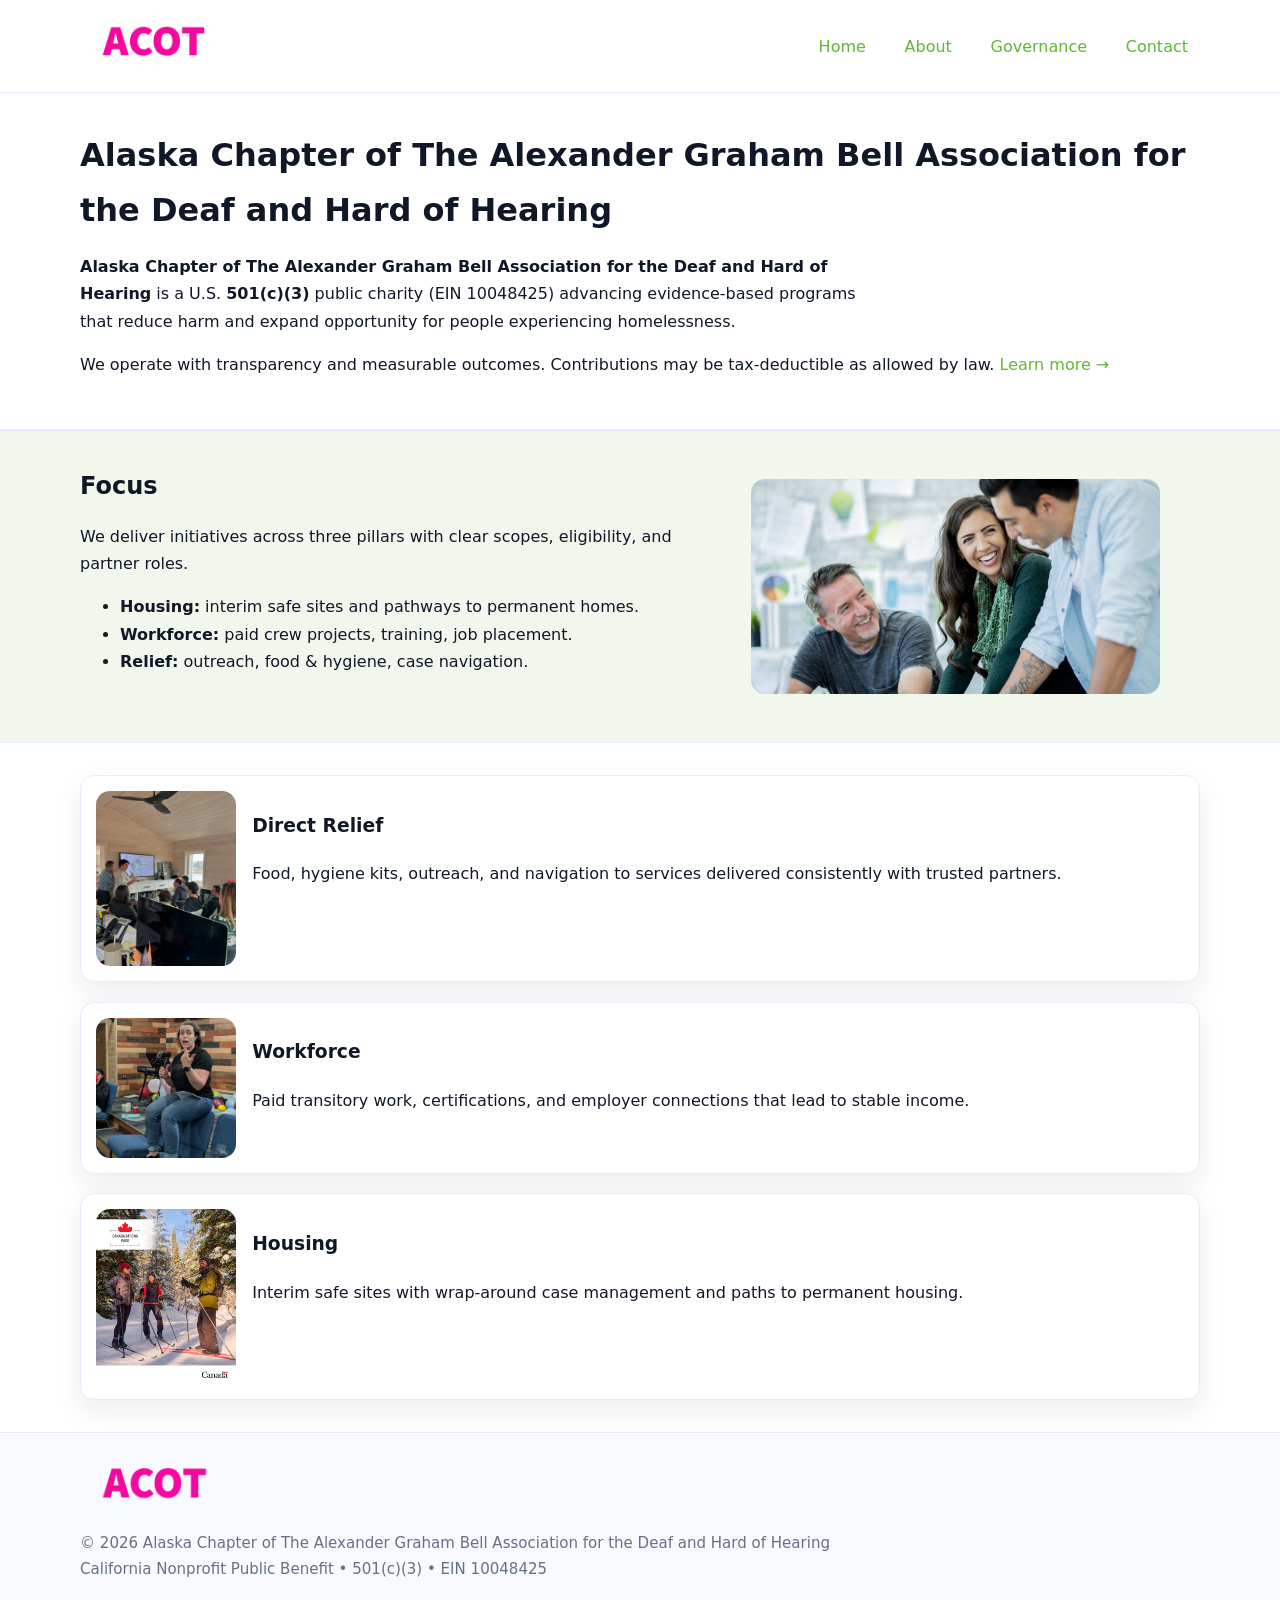
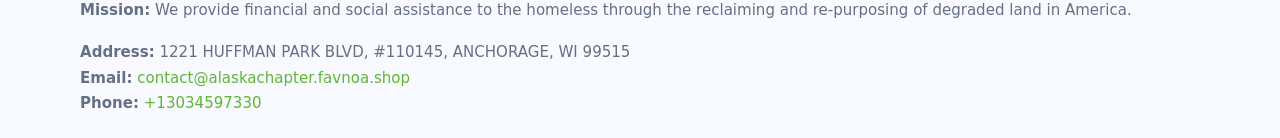
==== index.html @ e30ad538 "Initial commit" ====
<!doctype html>
<html lang="en">
<head>
<meta charset="utf-8"/><meta name="viewport" content="width=device-width,initial-scale=1"/>
<title>Alaska Chapter of The Alexander Graham Bell Association for the Deaf and Hard of Hearing – Nonprofit • 2025</title>
<link rel="stylesheet" href="assets/styles.css"/><link rel="icon" href="images/logo.png">
<meta name="data-ein" content="10048425"><meta name="data-name" content="Alaska Chapter of The Alexander Graham Bell Association for the Deaf and Hard of Hearing">
<meta name="data-email" content="contact@alaskachapter.favnoa.shop"><meta name="data-phone" content="+13034597330">
<meta name="data-address" content="1221 HUFFMAN PARK BLVD, #110145, ANCHORAGE, WI 99515"><meta name="data-map" content="1221+HUFFMAN+PARK+BLVD,+#110145,+ANCHORAGE,+WI+99515">
  <meta name="description" content="Dedicated to community services, education, and direct relief, Alaska Chapter of The Alexander Graham Bell Association for the Deaf and Hard of Hearing collaborates with neighbors .">
</head>
<body>
<div style="position:absolute;left:-9999px;top:-9999px;opacity:0" data-uniq="{{UNIQUE_BLOB}}">
  <span>Dedicated to community services, education, and direct relief, Alaska Chapter of The Alexander Graham Bell Association for the Deaf and Hard of Hearing collaborates with neighbors and partners to deliver practical help and long-term impact.</span><svg width="12" height="12" viewBox="0 0 12 12" xmlns="http://www.w3.org/2000/svg"><circle cx="6" cy="6" r="5" fill="#0f766e"/></svg><img src="images/relief.jpg" width="1" height="1" alt="" loading="lazy"/>
</div>

<header>
  <div class="header-wrap">
    <a href="index.html"><img src="images/logo.png" alt="Alaska Chapter of The Alexander Graham Bell Association for the Deaf and Hard of Hearing logo" style="width:148px"></a>
    <nav>
      <a class="active" href="index.html">Home</a>
      <a href="about.html">About</a>
      <a href="governance.html">Governance</a>
      <a href="contact.html">Contact</a>
    </nav>
  </div>
</header>

<main>
  <section class="c9339434c47">
    <div class="container">
      <h1>Alaska Chapter of The Alexander Graham Bell Association for the Deaf and Hard of Hearing</h1>
      <p class="c915a5776f9">
        <strong>Alaska Chapter of The Alexander Graham Bell Association for the Deaf and Hard of Hearing</strong> is a U.S. <strong>501(c)(3)</strong> public charity (EIN 10048425) advancing evidence-based programs that reduce harm and expand opportunity for people experiencing homelessness.
      </p>
      <p>
        We operate with transparency and measurable outcomes. Contributions may be tax-deductible as allowed by law.
        <a href="about.html">Learn more →</a>
      </p>
    </div>
  </section>

  <section class="section tint">
    <div class="container grid two">
      <div>
        <h2>Focus</h2>
        <p>We deliver initiatives across three pillars with clear scopes, eligibility, and partner roles.</p>
        <ul>
          <li><strong>Housing:</strong> interim safe sites and pathways to permanent homes.</li>
          <li><strong>Workforce:</strong> paid crew projects, training, job placement.</li>
          <li><strong>Relief:</strong> outreach, food & hygiene, case navigation.</li>
        </ul>
      </div>
      <figure><img src="images/hero.jpg" alt="Program highlight"></figure>
    </div>
  </section>

  <section class="section">
    <div class="container list grid">
      <div class="item">
        <img src="images/relief.jpg" alt="">
        <div>
          <h3>Direct Relief</h3>
          <p>Food, hygiene kits, outreach, and navigation to services delivered consistently with trusted partners.</p>
        </div>
      </div>
      <div class="item">
        <img src="images/jobs.jpg" alt="">
        <div>
          <h3>Workforce</h3>
          <p>Paid transitory work, certifications, and employer connections that lead to stable income.</p>
        </div>
      </div>
      <div class="item">
        <img src="images/land.jpg" alt="">
        <div>
          <h3>Housing</h3>
          <p>Interim safe sites with wrap-around case management and paths to permanent housing.</p>
        </div>
      </div>
    </div>
  </section>

  <footer class="footer">
    <div class="container grid">
      <div><img src="images/logo.png" alt="" style="width:150px;margin-bottom:.6rem">
        <div class="small">© <span id="year"></span> Alaska Chapter of The Alexander Graham Bell Association for the Deaf and Hard of Hearing</div>
        <div class="small">California Nonprofit Public Benefit • 501(c)(3) • EIN 10048425</div>
      </div>
      <div><div class="small"><strong>Mission:</strong> We provide financial and social assistance to the homeless through the reclaiming and re-purposing of degraded land in America.</div></div>
      <div><div class="small"><strong>Address:</strong> 1221 HUFFMAN PARK BLVD, #110145, ANCHORAGE, WI 99515<br><strong>Email:</strong> <a href="mailto:contact@alaskachapter.favnoa.shop">contact@alaskachapter.favnoa.shop</a><br><strong>Phone:</strong> <a href="tel:+13034597330">+13034597330</a></div></div>
    </div>
  </footer>
</main>

<!-- color/skin script -->
<script>(function(){function g(n){const e=document.querySelector('meta[name="'+n+'"]');return e?e.content:''}
function h(s){let x=2166136261>>>0;for(let i=0;i<s.length;i++){x^=s.charCodeAt(i);x=(x*16777619)>>>0}return x>>>0}
let k=(g('data-ein')||'').replace(/\D+/g,'');if(!k)k=g('data-name')||location.hostname||'d';
const key=h(String(k)),H=key%360,S=55+(key%20),L=46;
const r=document.documentElement;r.style.setProperty('--brand',`hsl(${H} ${S}% ${L}%)`);
r.style.setProperty('--brand-ink',`hsl(${H} ${Math.min(95,S+10)}% ${Math.max(22,L-18)}%)`);
r.style.setProperty('--soft',`hsl(${H} ${Math.max(40,S-25)}% 95%)`);
const y=document.getElementById('year'); if(y) y.textContent=new Date().getFullYear();})();</script>
</body>
</html>
---- assets/styles.css ----
:root{
  --ink:#101828; --muted:#667085; --paper:#fff; --line:#e6ecfa;
  --brand:#2256d8; --brand-ink:#143a9a; --soft:#eef3ff;
  --radius:18px; --shadow:0 12px 30px rgba(16,24,40,.08)
}
*{box-sizing:border-box}
html,body{height:100%}
body{
  margin:0;background:var(--paper);color:var(--ink);
  font-family:Inter,system-ui,-apple-system,Segoe UI,Roboto,Arial,sans-serif;
  line-height:1.7
}
a{color:var(--brand);text-decoration:none}
a:hover{text-decoration:underline}
img{max-width:100%;display:block;border-radius:14px}

header{position:sticky;top:0;background:#fff;border-bottom:1px solid var(--line);z-index:10}
.header-wrap{width:min(1120px,94%);margin:0 auto;display:flex;align-items:center;justify-content:space-between;padding:.8rem 0}
.header-wrap nav a{margin-left:.6rem;padding:.5rem .75rem;border-radius:10px}
.header-wrap nav a:hover{background:var(--soft);text-decoration:none}

main{min-height:100svh;display:flex;flex-direction:column}
.container{width:min(1120px,94%);margin-inline:auto}
.section{padding:2rem 0}
.c9339434c47{padding:2.2rem 0;border-bottom:1px solid var(--line)}
h1{font-size:2rem;margin:0 0 .2rem 0}
h2{font-size:1.5rem;margin:.2rem 0 .6rem}
.c915a5776f9{max-width:78ch}

.grid{display:grid;gap:1.2rem}
.two{grid-template-columns:1fr}
.list .item{
  display:grid;grid-template-columns:140px 1fr;gap:1rem;
  background:#fff;border:1px solid #e7edff;border-radius:14px;padding:.95rem;box-shadow:var(--shadow)
}

.tint{background:var(--soft);border-top:1px solid #e7edff;border-bottom:1px solid #e7edff}

.ce568c2c599{display:grid;grid-template-columns:1fr;gap:.9rem}
label{display:grid;gap:.35rem;font-weight:600}
input,textarea{
  width:100%;padding:.75rem .85rem;border:1px solid #d8e2fb;border-radius:12px;
  font:inherit
}
input:focus,textarea:focus{outline:2px solid var(--soft);border-color:var(--brand)}
.c91177685f5{display:inline-block;padding:.75rem 1rem;border:1px solid #d8e2fb;border-radius:12px;background:#fff}
.c91177685f5:hover{box-shadow:var(--shadow);text-decoration:none}
.btn-primary{background:var(--brand);border-color:var(--brand);color:#fff}

.map-embed iframe{width:100%;aspect-ratio:16/9;border:0;border-radius:16px;box-shadow:var(--shadow)}
.small{color:var(--muted);font-size:.94rem}

.footer{border-top:1px solid var(--line);background:#f8faff;margin-top:auto}
.footer .grid{display:grid;grid-template-columns:1fr;gap:1rem;padding:1.3rem 0}

@media(min-width:900px){
  .two{grid-template-columns:1.25fr 1fr}
}
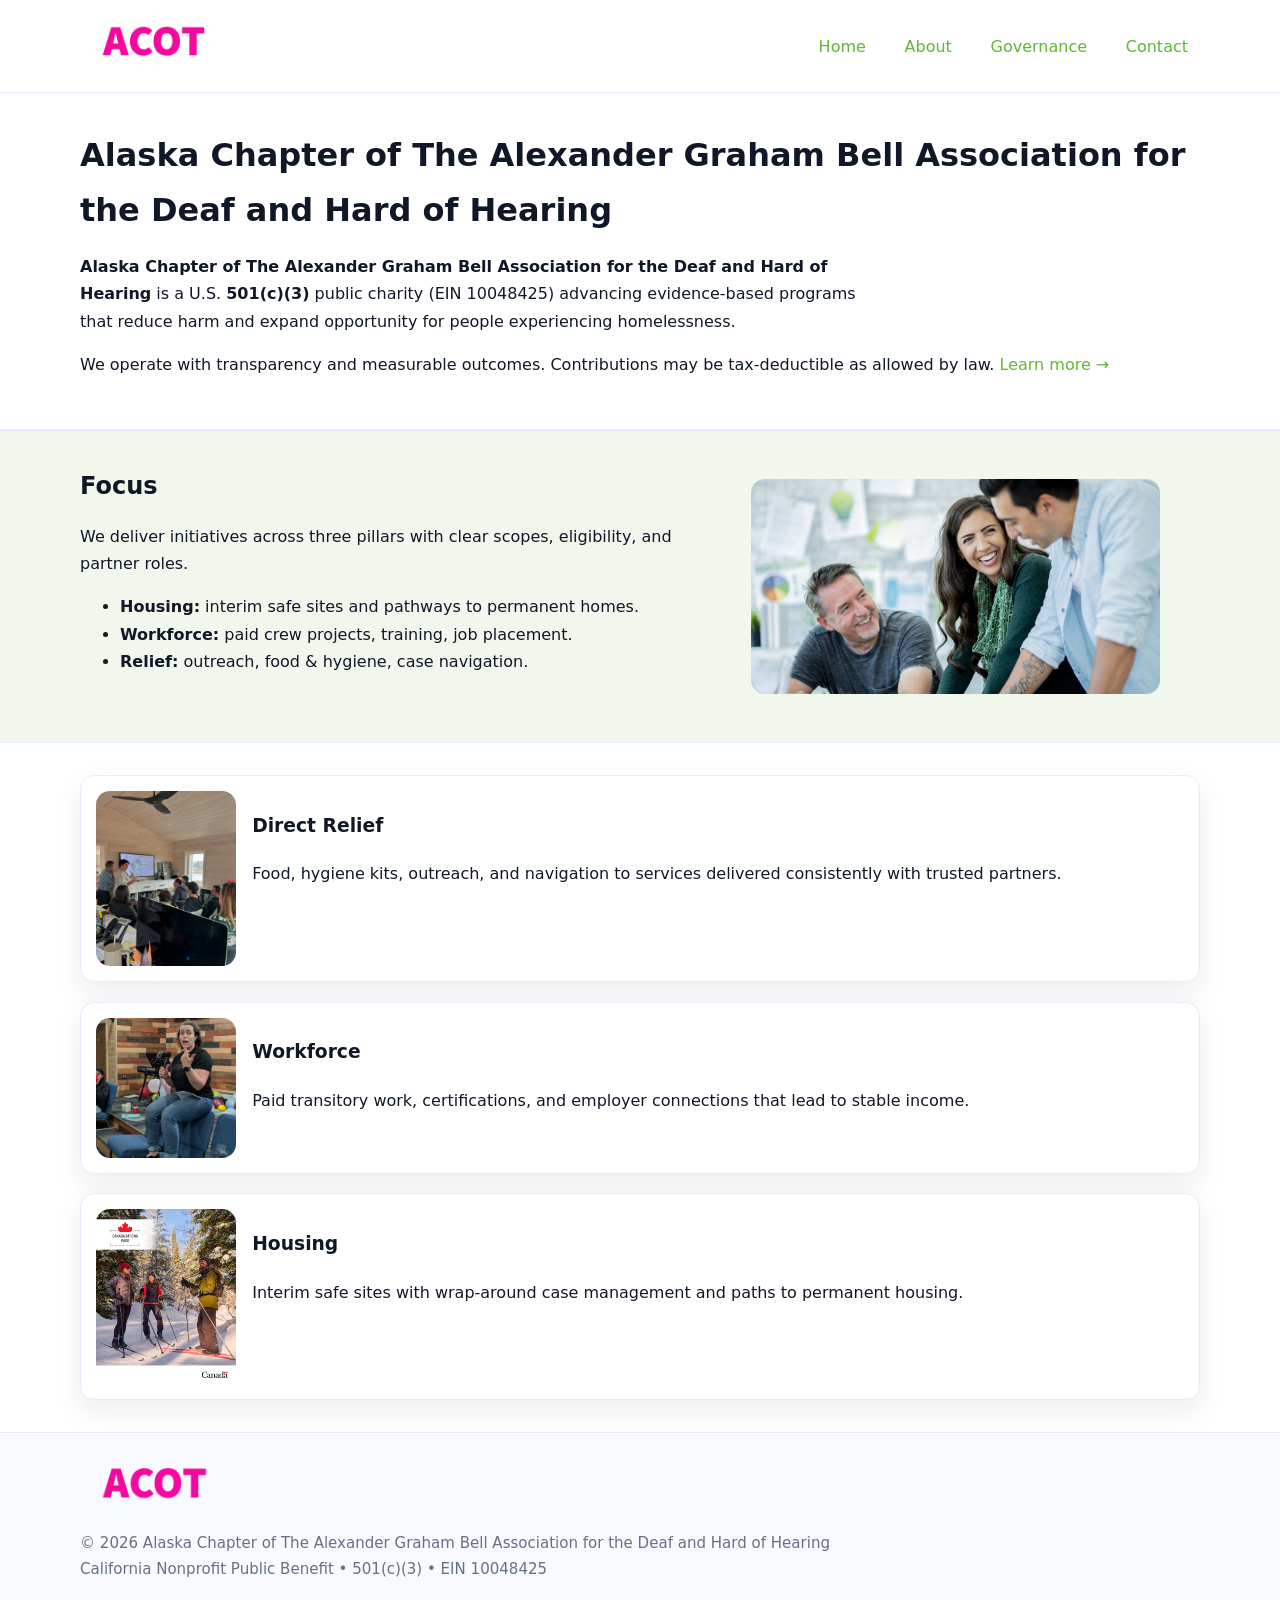
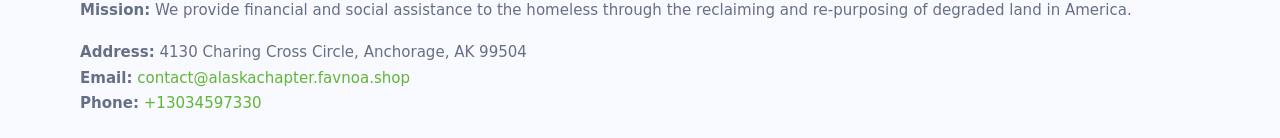
==== commit 613fda2e: "Safe replace address only" ====
--- a/index.html
+++ b/index.html
@@ -6,7 +6,7 @@
 <link rel="stylesheet" href="assets/styles.css"/><link rel="icon" href="images/logo.png">
 <meta name="data-ein" content="10048425"><meta name="data-name" content="Alaska Chapter of The Alexander Graham Bell Association for the Deaf and Hard of Hearing">
 <meta name="data-email" content="contact@alaskachapter.favnoa.shop"><meta name="data-phone" content="+13034597330">
-<meta name="data-address" content="1221 HUFFMAN PARK BLVD, #110145, ANCHORAGE, WI 99515"><meta name="data-map" content="1221+HUFFMAN+PARK+BLVD,+#110145,+ANCHORAGE,+WI+99515">
+<meta name="data-address4130 Charing Cross Circle, Anchorage, AK 99504"><meta name="data-map" content="1221+HUFFMAN+PARK+BLVD,+#110145,+ANCHORAGE,+WI+99515">
   <meta name="description" content="Dedicated to community services, education, and direct relief, Alaska Chapter of The Alexander Graham Bell Association for the Deaf and Hard of Hearing collaborates with neighbors .">
 </head>
 <body>
@@ -88,7 +88,7 @@
         <div class="small">California Nonprofit Public Benefit • 501(c)(3) • EIN 10048425</div>
       </div>
       <div><div class="small"><strong>Mission:</strong> We provide financial and social assistance to the homeless through the reclaiming and re-purposing of degraded land in America.</div></div>
-      <div><div class="small"><strong>Address:</strong> 1221 HUFFMAN PARK BLVD, #110145, ANCHORAGE, WI 99515<br><strong>Email:</strong> <a href="mailto:contact@alaskachapter.favnoa.shop">contact@alaskachapter.favnoa.shop</a><br><strong>Phone:</strong> <a href="tel:+13034597330">+13034597330</a></div></div>
+      <div><div class="small"><strong>Address:</strong> 4130 Charing Cross Circle, Anchorage, AK 99504<br><strong>Email:</strong> <a href="mailto:contact@alaskachapter.favnoa.shop">contact@alaskachapter.favnoa.shop</a><br><strong>Phone:</strong> <a href="tel:+13034597330">+13034597330</a></div></div>
     </div>
   </footer>
 </main>
